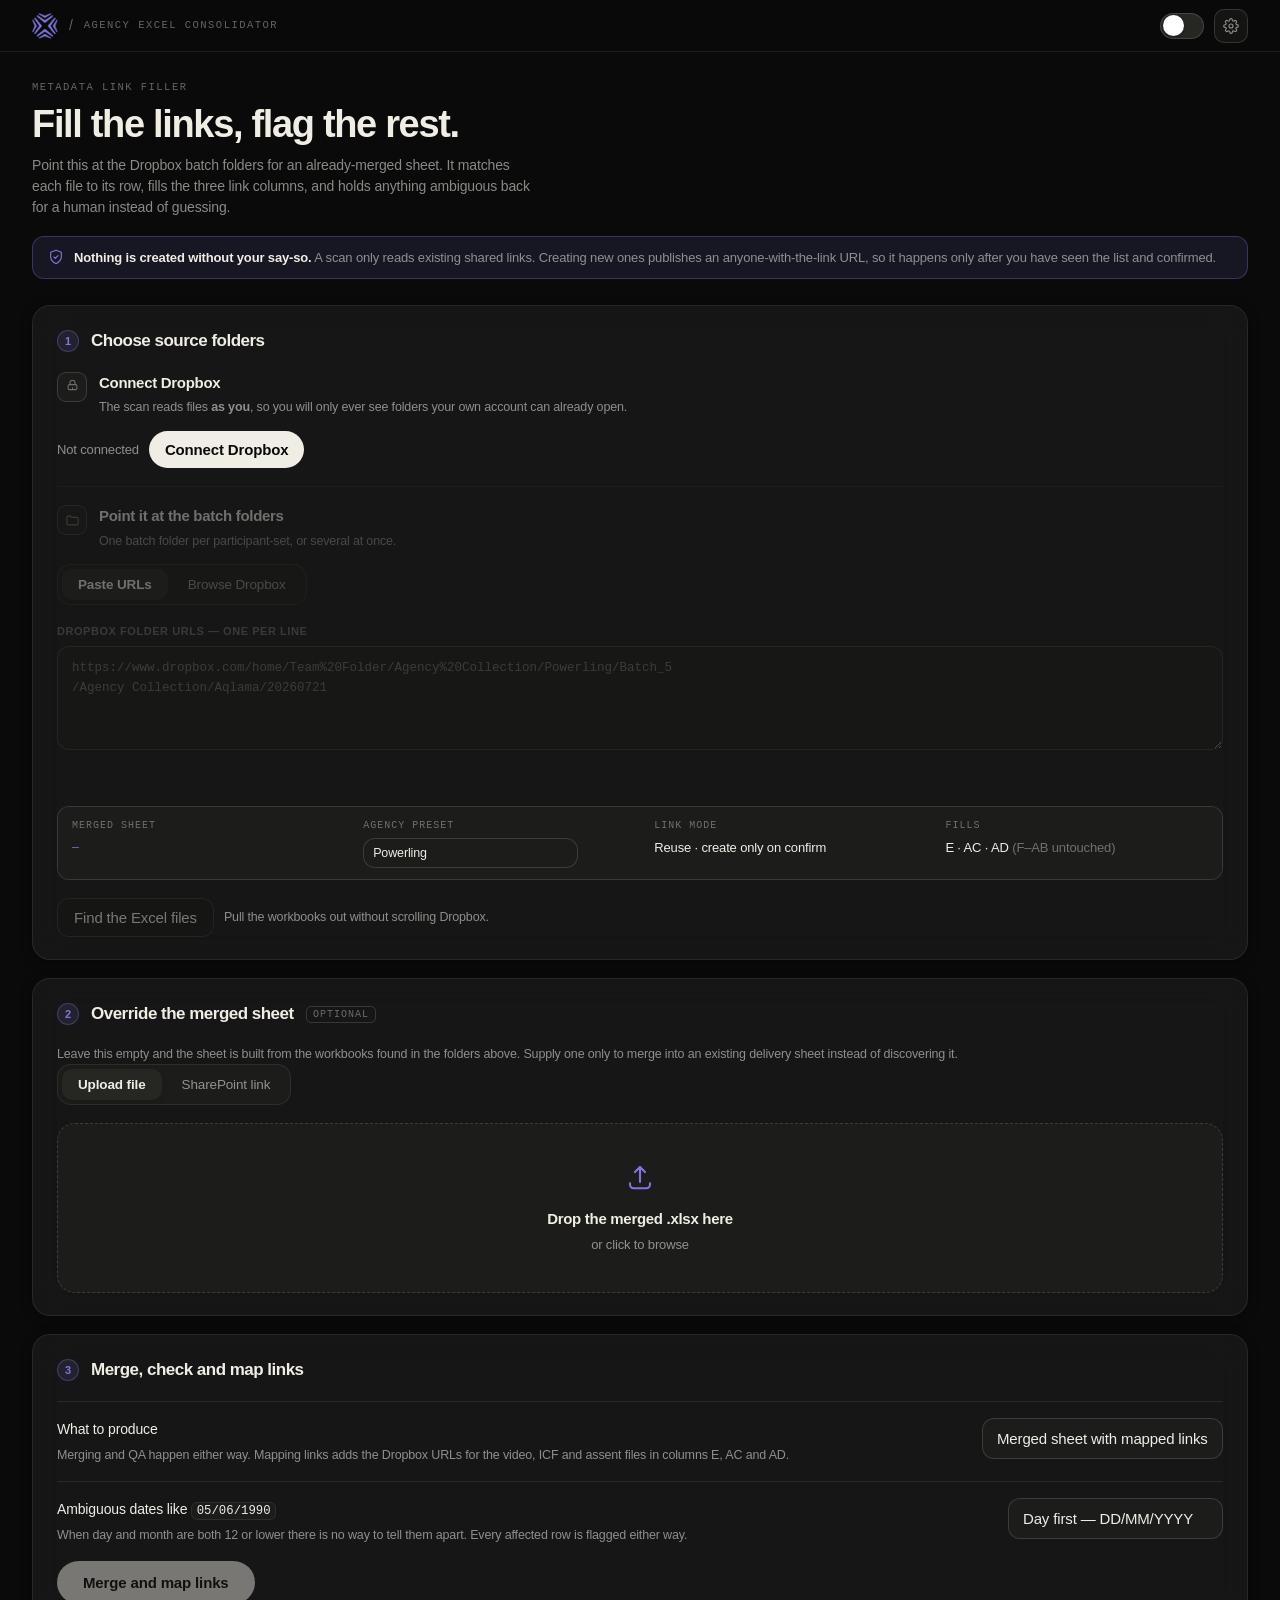
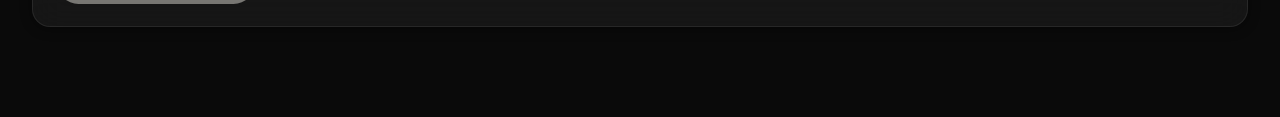
==== index.html @ b2d41653 "Stop revoking the blob URL before the download starts All three download paths in the link filler re" ====
<!DOCTYPE html>
<html lang="en" data-theme="dark">
<head>
<meta charset="utf-8">
<meta name="viewport" content="width=device-width, initial-scale=1">
<title>Merge — Agency Excel Consolidator</title>
<link rel="icon" type="image/png" sizes="32x32" href="assets/favicon-32.png?v=11">
<link rel="apple-touch-icon" sizes="180x180" href="assets/favicon-180.png?v=11">
<link rel="stylesheet" href="css/styles.css?v=11">
</head>
<body>

<nav class="nav">
  <div class="nav-brand">
    <span class="nav-logo" role="img" aria-label="Centific Merge"></span>
    <span class="nav-sep">/</span>
    <span class="nav-sub">Agency Excel Consolidator</span>
  </div>
  <div class="nav-right">
    <button type="button" id="theme-toggle" class="theme-toggle" aria-label="Toggle light and dark theme"></button>
    <button type="button" id="settings-btn" class="icon-btn" aria-label="SharePoint settings">
      <svg class="ico" viewBox="0 0 24 24" aria-hidden="true">
        <circle cx="12" cy="12" r="3"/>
        <path d="M19.4 15a1.65 1.65 0 0 0 .33 1.82l.06.06a2 2 0 1 1-2.83 2.83l-.06-.06a1.65 1.65 0 0 0-1.82-.33 1.65 1.65 0 0 0-1 1.51V21a2 2 0 1 1-4 0v-.09A1.65 1.65 0 0 0 9 19.4a1.65 1.65 0 0 0-1.82.33l-.06.06a2 2 0 1 1-2.83-2.83l.06-.06a1.65 1.65 0 0 0 .33-1.82 1.65 1.65 0 0 0-1.51-1H3a2 2 0 1 1 0-4h.09A1.65 1.65 0 0 0 4.6 9a1.65 1.65 0 0 0-.33-1.82l-.06-.06a2 2 0 1 1 2.83-2.83l.06.06A1.65 1.65 0 0 0 9 4.6a1.65 1.65 0 0 0 1-1.51V3a2 2 0 1 1 4 0v.09a1.65 1.65 0 0 0 1 1.51 1.65 1.65 0 0 0 1.82-.33l.06-.06a2 2 0 1 1 2.83 2.83l-.06.06A1.65 1.65 0 0 0 19.4 9a1.65 1.65 0 0 0 1.51 1H21a2 2 0 1 1 0 4h-.09a1.65 1.65 0 0 0-1.51 1z"/>
      </svg>
    </button>
  </div>
</nav>

<main class="shell">


<div id="view-linkfiller">

  <header class="hero">
    <p class="hero-eyebrow">Metadata Link Filler</p>
    <h1 class="hero-title">Fill the links, flag the rest.</h1>
    <p class="hero-sub">
      Point this at the Dropbox batch folders for an already-merged sheet. It matches each file to its row, fills the
      three link columns, and holds anything ambiguous back for a human instead of guessing.
    </p>
    <div class="privacy-strip">
      <svg class="ico" viewBox="0 0 24 24" aria-hidden="true">
        <path d="M12 22s8-4 8-10V5l-8-3-8 3v7c0 6 8 10 8 10z"/>
        <path d="m9 12 2 2 4-4"/>
      </svg>
      <span><strong>Nothing is created without your say-so.</strong> A scan only reads existing shared links. Creating
        new ones publishes an anyone-with-the-link URL, so it happens only after you have seen the list and confirmed.</span>
    </div>
  </header>

  <section class="card">
    <div class="card-head">
      <span class="step">1</span>
      <h2>Choose source folders</h2>
    </div>

    <section class="sp-stage" id="lf-stage-connect">
      <div class="sp-stage-head">
        <span class="sp-marker" id="lf-marker-connect" aria-hidden="true">
          <svg class="ico" viewBox="0 0 24 24"><path d="M12 17v-3m-5 3h10a2 2 0 0 0 2-2v-4a2 2 0 0 0-2-2H7a2 2 0 0 0-2 2v4a2 2 0 0 0 2 2zM8 8V6a4 4 0 0 1 8 0v2"/></svg>
        </span>
        <div>
          <h3>Connect Dropbox</h3>
          <p class="hint">The scan reads files <strong>as you</strong>, so you will only ever see folders your own
            account can already open.</p>
        </div>
      </div>
      <div id="lf-unconfigured" class="notice notice-warn">
        <p><strong>This deployment isn't connected to Dropbox yet.</strong> It needs a one-time Dropbox app key.
          Whoever set this up can add it under
          <button type="button" class="linklike" id="lf-open-settings">Settings</button>.</p>
      </div>
      <div class="sp-account" id="lf-account-row">
        <span id="lf-status" class="sp-status">Not connected</span>
        <button type="button" id="lf-connect" class="btn btn-primary">Connect Dropbox</button>
        <button type="button" id="lf-disconnect" class="btn btn-ghost hidden">Disconnect</button>
      </div>
    </section>

    <section class="sp-stage is-locked" id="lf-stage-folders">
      <div class="sp-stage-head">
        <span class="sp-marker" aria-hidden="true">
          <svg class="ico" viewBox="0 0 24 24"><path d="M3 7a2 2 0 0 1 2-2h4l2 2h8a2 2 0 0 1 2 2v8a2 2 0 0 1-2 2H5a2 2 0 0 1-2-2V7z"/></svg>
        </span>
        <div>
          <h3>Point it at the batch folders</h3>
          <p class="hint">One batch folder per participant-set, or several at once.</p>
        </div>
      </div>

      <div class="tabs" role="tablist">
        <button type="button" class="tab is-active" role="tab" data-srctab="paste" aria-selected="true">Paste URLs</button>
        <button type="button" class="tab" role="tab" data-srctab="browse" aria-selected="false">Browse Dropbox</button>
      </div>

      <div class="tab-panel is-active" data-srcpanel="paste">
        <label class="label" for="lf-urls">Dropbox folder URLs — one per line</label>
        <textarea id="lf-urls" rows="4" spellcheck="false" disabled
          placeholder="https://www.dropbox.com/home/Team%20Folder/Agency%20Collection/Powerling/Batch_5&#10;/Agency Collection/Aqlama/20260721"></textarea>
        <div id="lf-chips" class="chips"></div>
      </div>

      <div class="tab-panel" data-srcpanel="browse">
        <div class="tree">
          <div class="crumbs" id="lf-crumbs"></div>
          <div id="lf-nodes"></div>
        </div>
        <div class="srcbar">
          <span class="sum" id="lf-selcount">No folders selected</span>
          <button type="button" id="lf-clear-sel" class="linklike hidden">Clear</button>
          <button type="button" id="lf-use-selected" class="btn btn-secondary" disabled>Use selected folders</button>
        </div>
      </div>
    </section>

    <div class="cfgstrip">
      <div class="cfg"><div class="cfg-k">Merged sheet</div><div class="cfg-v mono" id="cfg-sheet">—</div></div>
      <div class="cfg"><div class="cfg-k">Agency preset</div><div class="cfg-v">
        <select id="lf-agency"><option value="Powerling">Powerling</option><option value="Aqlama">Aqlama</option></select>
      </div></div>
      <div class="cfg"><div class="cfg-k">Link mode</div><div class="cfg-v">Reuse · create only on confirm</div></div>
      <div class="cfg"><div class="cfg-k">Fills</div><div class="cfg-v">E · AC · AD <span class="cfg-mute">(F–AB untouched)</span></div></div>
    </div>

    <div class="lf-grab">
      <button type="button" id="lf-list-excels" class="btn btn-secondary" disabled>Find the Excel files</button>
      <button type="button" id="lf-zip-excels" class="btn btn-secondary hidden">Download all as .zip</button>
      <span class="hint" id="lf-grab-hint">Pull the workbooks out without scrolling Dropbox.</span>
    </div>

    <div id="lf-found-wrap" class="hidden">
      <div class="list-head">
        <h3>Excel files found <span id="lf-found-count" class="count-pill">0</span></h3>
        <button type="button" id="lf-find-files" class="linklike">Refresh</button>
      </div>
      <p class="hint">Every workbook discovered in the selected folders. Download one to inspect it if a
        merge reports unrecognised headers.</p>
      <ul id="lf-found-list" class="file-list"></ul>
    </div>

  </section>

  <section class="card">
    <div class="card-head">
      <span class="step">2</span>
      <h2>Override the merged sheet <span class="opt">optional</span></h2>
    </div>
    <p class="hint">Leave this empty and the sheet is built from the workbooks found in the folders above. Supply one
      only to merge into an existing delivery sheet instead of discovering it.</p>


    <div class="tabs" role="tablist">
      <button type="button" class="tab is-active" role="tab" data-lftab="upload" aria-selected="true">Upload file</button>
      <button type="button" class="tab" role="tab" data-lftab="sharepoint" aria-selected="false">SharePoint link</button>
    </div>

    <div class="tab-panel is-active" data-lfpanel="upload">
      <div id="lf-dropzone" class="dropzone" tabindex="0" role="button" aria-label="Choose the merged Excel file">
        <svg class="ico dropzone-icon" viewBox="0 0 24 24" aria-hidden="true">
          <path d="M12 16V4m0 0L8 8m4-4 4 4M4 17v1a3 3 0 0 0 3 3h10a3 3 0 0 0 3-3v-1"/>
        </svg>
        <p class="dropzone-title">Drop the merged .xlsx here</p>
        <p class="dropzone-sub">or click to browse</p>
      </div>
      <input type="file" id="lf-file-input" accept=".xlsx,.xlsm" hidden>
    </div>

    <div class="tab-panel" data-lfpanel="sharepoint">
      <p class="hint">Uses the same Microsoft 365 sign-in as the merger's SharePoint tab.</p>
      <label class="label" for="lf-sp-url">SharePoint link to the merged workbook</label>
      <textarea id="lf-sp-url" rows="2" spellcheck="false"
        placeholder="https://contoso.sharepoint.com/sites/Delivery/Shared%20Documents/Centaurus_v2.xlsx"></textarea>
      <button type="button" id="lf-sp-fetch" class="btn btn-secondary spaced-top">Fetch sheet</button>
    </div>

    <div id="lf-sheet-info" class="hidden">
      <div class="list-head">
        <h3>Sheet loaded</h3>
        <button type="button" id="lf-clear-sheet" class="linklike">Remove</button>
      </div>
      <ul class="file-list"><li id="lf-sheet-row"></li></ul>
      <label class="label spaced-top" for="lf-sheet-select">Worksheet</label>
      <select id="lf-sheet-select"></select>
    </div>
  </section>

  <section class="card">
    <div class="card-head">
      <span class="step">3</span>
      <h2>Merge, check and map links</h2>
    </div>

    <div class="option-row">
      <div class="option-text">
        <label for="lf-output">What to produce</label>
        <p class="hint">Merging and QA happen either way. Mapping links adds the Dropbox URLs for the video,
          ICF and assent files in columns E, AC and AD.</p>
      </div>
      <select id="lf-output">
        <option value="links">Merged sheet with mapped links</option>
        <option value="merge">Merged sheet only</option>
      </select>
    </div>

    <div class="option-row">
      <div class="option-text">
        <label for="lf-date-order">Ambiguous dates like <code>05/06/1990</code></label>
        <p class="hint">When day and month are both 12 or lower there is no way to tell them apart.
          Every affected row is flagged either way.</p>
      </div>
      <select id="lf-date-order">
        <option value="day">Day first — DD/MM/YYYY</option>
        <option value="month">Month first — MM/DD/YYYY</option>
      </select>
    </div>
    <button type="button" id="lf-scan" class="btn btn-primary btn-lg" disabled>Merge and map links</button>
    <div id="lf-progress" class="progress hidden"><span class="spinner"></span><span id="lf-progress-text">Working…</span></div>
    <div id="lf-error" class="notice notice-error hidden spaced-top"></div>
  </section>

  <section id="lf-results" class="card hidden">
    <div class="card-head">
      <h2>Results</h2>
      <div class="downloads">
        <button type="button" id="lf-create-links" class="btn btn-secondary hidden">Create missing links</button>
        <button type="button" id="lf-download" class="btn btn-primary">Download filled sheet</button>
      </div>
    </div>

    <div class="stats" id="lf-stats"></div>

    <div class="list-head">
      <h3>Filled rows</h3>
      <span class="hint">one row per video · AC / AD repeat per participant</span>
    </div>
    <div class="table-wrap">
      <div class="table-scroll">
        <table class="table lf-table">
          <thead>
            <tr>
              <th class="num">#</th><th>Participant (D)</th><th>Env (Q)</th><th>Expr (J)</th>
              <th>Video link (E)</th><th>ICF (AC)</th><th>Assent (AD)</th><th>Row</th>
            </tr>
          </thead>
          <tbody id="lf-body"></tbody>
        </table>
      </div>
    </div>
    <p id="lf-truncated" class="hint hidden"></p>

    <div class="panels">
      <div class="panel">
        <h3>Needs review <span id="lf-guard-count" class="count-pill">0</span></h3>
        <div id="lf-guards"></div>
      </div>
      <div class="panel">
        <h3>Match rules in effect</h3>
        <div id="lf-rules" class="rulelist"></div>
      </div>
    </div>

    <div class="notice spaced-top">
      <p><strong>Re-running is safe.</strong> Existing links are reused, so a second pass only fills what changed and
        never creates duplicate shares. Ephemeral <code>st=</code> tokens are dropped; the stored form is
        <code>scl/fi/&lt;id&gt;?rlkey=&lt;key&gt;&amp;dl=0</code>.</p>
    </div>
  </section>

</div><!-- /view-linkfiller -->

</main>

<div id="settings-modal" class="modal hidden" role="dialog" aria-modal="true" aria-labelledby="settings-title">
  <div class="modal-card">
    <h2 id="settings-title">Microsoft 365 connection</h2>
    <p class="hint">
      <strong>Set once per deployment — users never need to open this.</strong> To bake it in for everyone, put the
      same IDs in <code>config.js</code> instead; anything entered here overrides that, for this browser only.
    </p>
    <p class="hint">
      Your Microsoft 365 admin registers a single-page application in Azure AD and grants it the
      <strong>delegated</strong> <code>Files.Read.All</code> and <code>Sites.Read.All</code> permissions.
      Delegated means the app acts as each signed-in user and can never reach a file that user could not
      already open. See <code>README.md</code> for the exact request to send your admin.
    </p>

    <label class="label" for="cfg-client">Application (client) ID</label>
    <input type="text" id="cfg-client" spellcheck="false" placeholder="00000000-0000-0000-0000-000000000000">

    <label class="label" for="cfg-tenant">Directory (tenant) ID</label>
    <input type="text" id="cfg-tenant" spellcheck="false" placeholder="common">
    <p class="hint">Leave as <code>common</code> unless your admin gives you a specific tenant ID.</p>

    <label class="label">Redirect URI for your admin</label>
    <p class="hint">Must be added as a <strong>Single-page application</strong> platform, exactly as shown.</p>
    <code id="redirect-uri" class="redirect-uri"></code>

    <h2 class="modal-subhead">Dropbox connection</h2>
    <p class="hint">
      Only needed for the Link filler. Create a Dropbox app, tick <strong>all four</strong> of
      <code>account_info.read</code>, <code>files.metadata.read</code>, <code>sharing.read</code> and
      <code>sharing.write</code> on its Permissions tab, click <strong>Submit</strong>, then paste its App key.
      It is a public client using PKCE, so there is no app secret.
    </p>
    <p class="hint">
      <strong>Adding a permission does not upgrade an existing sign-in.</strong> If you connected before ticking
      them, disconnect and connect again or every call fails with <code>missing_scope</code>.
    </p>

    <label class="label" for="cfg-dropbox">Dropbox App key</label>
    <input type="text" id="cfg-dropbox" spellcheck="false" placeholder="abcd1234efgh567">

    <label class="label">Redirect URI for the Dropbox app</label>
    <code id="dbx-redirect-uri" class="redirect-uri"></code>

    <div class="modal-actions">
      <button type="button" id="cfg-cancel" class="btn btn-ghost">Cancel</button>
      <button type="button" id="cfg-save" class="btn btn-primary">Save</button>
    </div>
  </div>
</div>

<!-- ?v= busts the 10-minute GitHub Pages cache. Bump it when any of these change. -->
<script src="vendor/exceljs.min.js?v=11"></script>
<script src="vendor/fflate.min.js?v=11"></script>
<script src="vendor/msal-browser.min.js?v=11"></script>
<script src="config.js?v=11"></script>
<script src="js/xlsxsanitize.js?v=11"></script>
<script src="js/core.js?v=11"></script>
<script src="js/metadata.js?v=11"></script>
<script src="js/linkfiller.js?v=11"></script>
<script src="js/deliverymerge.js?v=11"></script>
<script src="js/sharepoint.js?v=11"></script>
<script src="js/dropbox.js?v=11"></script>
<script src="js/app.js?v=11"></script>
<script src="js/linkfillerui.js?v=11"></script>
</body>
</html>
---- css/styles.css ----
/* Centific design system — hairline borders, frosted glass, layered greys, spring motion. */

:root {
  --r: 12px;
  --rl: 18px;

  --brand: #7F77DD;
  --brand-dim: #6f66d4;
  --brand-soft: rgba(127, 119, 221, .12);
  --brand-line: rgba(127, 119, 221, .32);

  --amber: #F59E0B;
  --green: #22c55e;
  --red: #ef4444;
  --blue: #3b82f6;

  --ease: cubic-bezier(.4, 0, .2, 1);
  --ease-soft: cubic-bezier(.32, .72, 0, 1);
  --spring: cubic-bezier(.34, 1.2, .64, 1);

  --font: -apple-system, 'SF Pro Text', 'SF Pro Display', BlinkMacSystemFont, 'Helvetica Neue', sans-serif;
  --font-mono: ui-monospace, 'SF Mono', SFMono-Regular, Menlo, Consolas, monospace;

  --nav-h: 52px;
  --shell-max: 1280px;
  --shell-pad-x: clamp(16px, 4vw, 32px);
}

@media (min-width: 1440px) { :root { --shell-max: 1420px; --shell-pad-x: clamp(32px, 4vw, 56px); } }
@media (min-width: 1920px) { :root { --shell-max: 1560px; --shell-pad-x: clamp(56px, 6vw, 110px); } }

[data-theme="dark"] {
  --bg: #0a0a0a; --bg2: #141413; --bg3: #1c1c1a; --bg4: #262623;
  --text: #F0EDE5; --text2: rgba(240, 237, 229, .56); --text3: rgba(240, 237, 229, .40);
  --border: rgba(255, 255, 255, .08); --border-strong: rgba(255, 255, 255, .14);
  --card-bg: #141413; --input-bg: #1c1c1a; --nav-bg: rgba(10, 10, 10, .72);

  --accent: #F0EDE5; --accent-dim: #e6e3db; --accent-soft: rgba(255, 255, 255, .10);
  --pill-fg: #0a0a0a;
  --tile-bg: rgba(255, 255, 255, .05); --tile-blur: 16px;

  --shadow-sm: 0 2px 12px rgba(0, 0, 0, .4);
  --shadow-md: 0 8px 40px rgba(0, 0, 0, .5);
  --shadow-lg: 0 20px 60px rgba(0, 0, 0, .6);

  --amber-bg: rgba(245, 158, 11, .12); --amber-line: rgba(245, 158, 11, .35); --amber-fg: #fbbf24;
  --green-bg: rgba(34, 197, 94, .12);  --green-line: rgba(34, 197, 94, .35);  --green-fg: #86efac;
  --red-bg: rgba(239, 68, 68, .12);    --red-line: rgba(239, 68, 68, .35);    --red-fg: #fca5a5;
  --blue-bg: rgba(59, 130, 246, .12);  --blue-line: rgba(59, 130, 246, .35);  --blue-fg: #93c5fd;
}

[data-theme="light"] {
  --bg: #F1EDE6; --bg2: #ffffff; --bg3: #FBF9F4; --bg4: #E9E5DD;
  --text: #1A1815; --text2: rgba(26, 24, 20, .58); --text3: rgba(26, 24, 20, .42);
  --border: rgba(26, 24, 20, .10); --border-strong: rgba(26, 24, 20, .18);
  --card-bg: #ffffff; --input-bg: #F1EDE6; --nav-bg: rgba(241, 237, 230, .72);

  --accent: #1A1815; --accent-dim: #000000; --accent-soft: rgba(26, 24, 20, .08);
  --pill-fg: #F4F1EA;
  --tile-bg: rgba(255, 255, 255, .62); --tile-blur: 16px;

  --shadow-sm: 0 2px 12px rgba(0, 0, 0, .06);
  --shadow-md: 0 8px 40px rgba(0, 0, 0, .10);
  --shadow-lg: 0 20px 60px rgba(0, 0, 0, .12);

  --amber-bg: #FFF8EC; --amber-line: #f5d08a; --amber-fg: #92400E;
  --green-bg: #EAF3DE; --green-line: #bcd9a0; --green-fg: #27500A;
  --red-bg: #FEF2F2;   --red-line: #f3b6b6;   --red-fg: #991b1b;
  --blue-bg: #EFF6FF;  --blue-line: #b3d0f7;  --blue-fg: #1e3a8a;
}

* { box-sizing: border-box; }

body {
  margin: 0;
  background: var(--bg);
  color: var(--text);
  font-family: var(--font);
  font-size: 15px;
  line-height: 1.5;
  letter-spacing: -.01em;
  -webkit-font-smoothing: antialiased;
  transition: background .3s var(--ease), color .3s var(--ease);
}

h1, h2, h3 { margin: 0; font-weight: 600; letter-spacing: -.03em; }

code {
  font-family: var(--font-mono);
  font-size: .88em;
  background: var(--bg3);
  border: .5px solid var(--border);
  border-radius: 6px;
  padding: .1em .38em;
  letter-spacing: 0;
}

@keyframes fadeUp {
  from { opacity: 0; transform: translateY(14px); }
  to   { opacity: 1; transform: none; }
}

/* ─────────────── nav ─────────────── */

.nav {
  position: sticky;
  top: 0;
  z-index: 200;
  height: var(--nav-h);
  display: flex;
  align-items: center;
  justify-content: space-between;
  gap: 16px;
  padding: 0 var(--shell-pad-x);
  background: var(--nav-bg);
  backdrop-filter: saturate(180%) blur(20px);
  -webkit-backdrop-filter: saturate(180%) blur(20px);
  border-bottom: .5px solid var(--border);
}
.nav-brand { display: flex; align-items: center; gap: 11px; min-width: 0; }

/*
 * The mark is a solid shape on transparency, so masking it lets the brand colour
 * come from a CSS variable instead of being baked into the image.
 */
.nav-logo {
  width: 26px; height: 26px;
  flex: 0 0 26px;
  background-color: var(--brand);
  -webkit-mask: url('../assets/centific-mark.png?v=11') no-repeat center / contain;
  mask: url('../assets/centific-mark.png?v=11') no-repeat center / contain;
}
.nav-sep { color: var(--text3); font-size: 14px; }
.nav-sub {
  font-family: var(--font-mono);
  font-size: 10.5px;
  font-weight: 500;
  text-transform: uppercase;
  letter-spacing: .14em;
  color: var(--text3);
  white-space: nowrap;
  overflow: hidden;
  text-overflow: ellipsis;
}
.nav-right { display: flex; align-items: center; gap: 10px; }

.icon-btn {
  width: 34px; height: 34px;
  display: grid;
  place-items: center;
  border-radius: 10px;
  background: var(--bg2);
  border: .5px solid var(--border-strong);
  color: var(--text2);
  cursor: pointer;
  transition: background .2s var(--ease), color .2s var(--ease);
}
.icon-btn:hover { background: var(--bg4); color: var(--text); }
.icon-btn:active { transform: scale(.95); }
.icon-btn svg { width: 16px; height: 16px; }

svg.ico { fill: none; stroke: currentColor; stroke-width: 1.7; stroke-linecap: round; stroke-linejoin: round; }

/* iOS-style theme switch */
.theme-toggle {
  width: 44px; height: 26px;
  border-radius: 99px;
  background: var(--bg4);
  border: .5px solid var(--border-strong);
  padding: 0;
  position: relative;
  cursor: pointer;
  transition: background .25s var(--ease);
}
.theme-toggle::after {
  content: '';
  position: absolute;
  top: 1.5px; left: 2px;
  width: 21px; height: 21px;
  border-radius: 50%;
  background: #fff;
  box-shadow: 0 1px 3px rgba(0, 0, 0, .25);
  transition: transform .25s var(--spring);
}
[data-theme="light"] .theme-toggle { background: var(--accent); }
[data-theme="light"] .theme-toggle::after { transform: translateX(18px); }

/* ─────────────── shell ─────────────── */

.shell {
  max-width: var(--shell-max);
  margin: 0 auto;
  padding: 28px var(--shell-pad-x) 72px;
}

.hero { margin-bottom: 26px; animation: fadeUp .45s var(--spring) both; }
.hero-eyebrow {
  font-family: var(--font-mono);
  font-size: 10.5px;
  font-weight: 500;
  text-transform: uppercase;
  letter-spacing: .14em;
  color: var(--text3);
  margin: 0 0 8px;
}
.hero-title {
  font-size: clamp(26px, 3.2vw, 38px);
  font-weight: 600;
  letter-spacing: -.035em;
  line-height: 1.08;
}
.hero-sub {
  margin: 10px 0 0;
  font-size: clamp(14px, 1.05vw, 17px);
  font-weight: 300;
  line-height: 1.5;
  color: var(--text2);
  max-width: 64ch;
}

.privacy-strip {
  display: flex;
  align-items: flex-start;
  gap: 10px;
  margin-top: 18px;
  padding: 11px 15px;
  border-radius: var(--r);
  background: var(--brand-soft);
  border: .5px solid var(--brand-line);
  font-size: 13px;
  color: var(--text2);
}
.privacy-strip strong { color: var(--text); font-weight: 600; }
.privacy-strip svg { width: 16px; height: 16px; flex: 0 0 16px; margin-top: 1px; color: var(--brand); }

/* ─────────────── cards ─────────────── */

.card {
  background: var(--tile-bg);
  backdrop-filter: blur(var(--tile-blur));
  -webkit-backdrop-filter: blur(var(--tile-blur));
  border: .5px solid var(--border);
  border-radius: var(--rl);
  padding: 22px 24px;
  margin-bottom: 18px;
  box-shadow: var(--shadow-sm);
  transition: box-shadow .28s var(--ease-soft), border-color .28s var(--ease-soft);
  animation: fadeUp .45s var(--spring) both;
}
.card:hover { box-shadow: var(--shadow-md); border-color: var(--border-strong); }

.card-head { display: flex; align-items: center; gap: 12px; margin-bottom: 18px; flex-wrap: wrap; }
.card-head h2 { font-size: 17px; flex: 1 1 auto; }

.step {
  display: grid;
  place-items: center;
  width: 22px; height: 22px;
  flex: 0 0 22px;
  border-radius: 50%;
  background: var(--brand-soft);
  border: .5px solid var(--brand-line);
  color: var(--brand);
  font-size: 11px;
  font-weight: 700;
  font-variant-numeric: tabular-nums;
}

.label {
  display: block;
  font-size: 11px;
  font-weight: 600;
  text-transform: uppercase;
  letter-spacing: .05em;
  color: var(--text3);
  margin-bottom: 6px;
}

/* ─────────────── buttons ─────────────── */

.btn {
  font-family: var(--font);
  font-size: 15px;
  font-weight: 500;
  letter-spacing: -.01em;
  padding: 10px 16px;
  border-radius: var(--r);
  border: .5px solid transparent;
  display: inline-flex;
  align-items: center;
  justify-content: center;
  gap: 8px;
  cursor: pointer;
  transition: all .22s var(--ease);
}
.btn svg { width: 15px; height: 15px; }
.btn:focus-visible { outline: none; box-shadow: 0 0 0 4px var(--brand-soft); border-color: var(--brand); }

.btn-primary {
  background: var(--accent);
  color: var(--pill-fg);
  border: none;
  font-weight: 600;
  border-radius: 999px;
}
.btn-primary:hover:not(:disabled) { background: var(--accent-dim); transform: translateY(-1px); box-shadow: 0 6px 20px rgba(0, 0, 0, .3); }
.btn-primary:active:not(:disabled) { transform: scale(.98); }

.btn-secondary { background: var(--bg2); color: var(--text); border: .5px solid var(--border-strong); }
.btn-secondary:hover:not(:disabled) { background: var(--bg4); }
.btn-secondary:active:not(:disabled) { transform: scale(.98); }

.btn-ghost { background: transparent; color: var(--text2); border: .5px solid var(--border-strong); }
.btn-ghost:hover:not(:disabled) { background: var(--bg3); color: var(--text); }

.btn-lg { padding: 13px 26px; font-size: 15px; }
.btn:disabled { opacity: .45; cursor: not-allowed; transform: none; box-shadow: none; }

.linklike {
  background: none;
  border: 0;
  padding: 0;
  font: inherit;
  font-size: 13px;
  color: var(--brand);
  cursor: pointer;
  transition: color .18s var(--ease);
}
.linklike:hover { color: var(--text); }

/* ─────────────── tabs (segmented) ─────────────── */

.tabs {
  display: inline-flex;
  gap: 4px;
  background: var(--bg3);
  border: .5px solid var(--border);
  border-radius: 14px;
  padding: 4px;
  margin-bottom: 18px;
}
.tab {
  font-family: var(--font);
  font-size: 13.5px;
  font-weight: 500;
  letter-spacing: -.01em;
  color: var(--text2);
  background: transparent;
  border: none;
  border-radius: 10px;
  padding: 8px 16px;
  cursor: pointer;
  transition: background .18s var(--ease), color .18s var(--ease);
}
.tab:hover { color: var(--text); }
.tab.is-active { background: var(--bg2); color: var(--text); font-weight: 600; box-shadow: 0 1px 6px rgba(0, 0, 0, .1); }
[data-theme="dark"] .tab.is-active { background: var(--bg4); }

.tab-panel { display: none; }
.tab-panel.is-active { display: block; animation: fadeUp .3s var(--ease-soft) both; }

/* ─────────────── dropzone ─────────────── */

.dropzone {
  border: 1px dashed var(--border-strong);
  border-radius: var(--rl);
  background: var(--bg3);
  padding: 38px 20px;
  text-align: center;
  cursor: pointer;
  transition: border-color .22s var(--ease), background .22s var(--ease), transform .22s var(--ease);
}
.dropzone:hover, .dropzone:focus-visible, .dropzone.is-over {
  border-color: var(--brand);
  background: var(--brand-soft);
  outline: none;
  transform: translateY(-1px);
}
.dropzone-icon { width: 30px; height: 30px; color: var(--brand); margin-bottom: 10px; }
.dropzone-title { margin: 0; font-size: 15px; font-weight: 600; letter-spacing: -.02em; }
.dropzone-sub { margin: 4px 0 0; font-size: 13px; font-weight: 300; color: var(--text2); }

/* ─────────────── forms ─────────────── */

textarea, input[type="text"], input[type="search"], select {
  font-family: var(--font);
  font-size: 15px;
  width: 100%;
  padding: 11px 14px;
  color: var(--text);
  background: var(--input-bg);
  border: .5px solid var(--border-strong);
  border-radius: var(--r);
  letter-spacing: -.01em;
  outline: none;
  -webkit-appearance: none;
  transition: all .2s var(--ease);
}
textarea { resize: vertical; font-family: var(--font-mono); font-size: 12.5px; letter-spacing: 0; line-height: 1.6; }
::placeholder { color: var(--text3); }
textarea:focus, input:focus, select:focus {
  border-color: var(--brand);
  background: var(--bg2);
  box-shadow: 0 0 0 4px var(--brand-soft);
}
select { width: auto; min-width: 215px; cursor: pointer; }

.hint { font-size: 12.5px; font-weight: 300; color: var(--text2); margin: 6px 0 0; line-height: 1.5; }

/* ─────────────── notices ─────────────── */

.notice {
  border-radius: var(--r);
  padding: 12px 15px;
  font-size: 13.5px;
  border: .5px solid;
  white-space: pre-line;
}
.notice p { margin: 0; }
.notice-warn { background: var(--amber-bg); border-color: var(--amber-line); color: var(--text); }
.notice-error { background: var(--red-bg); border-color: var(--red-line); color: var(--text); }

/* ─────────────── sharepoint ─────────────── */

.sp-stage {
  padding: 18px 0;
  border-top: .5px solid var(--border);
  transition: opacity .25s var(--ease);
}
.sp-stage:first-of-type { border-top: 0; padding-top: 0; }
.sp-stage.is-locked { opacity: .42; }

.sp-stage-head { display: flex; align-items: flex-start; gap: 12px; margin-bottom: 14px; }
.sp-stage-head h3 { font-size: 15px; letter-spacing: -.02em; }
.sp-stage-head .hint { margin-top: 4px; }

.sp-marker {
  display: grid;
  place-items: center;
  width: 30px; height: 30px;
  flex: 0 0 30px;
  border-radius: 9px;
  background: var(--bg3);
  border: .5px solid var(--border-strong);
  color: var(--text3);
  transition: background .25s var(--ease), color .25s var(--ease), border-color .25s var(--ease);
}
.sp-marker svg { width: 15px; height: 15px; }
.sp-marker.is-done {
  background: var(--green-bg);
  border-color: var(--green-line);
  color: var(--green-fg);
}

.sp-account { display: flex; align-items: center; gap: 10px; flex-wrap: wrap; }
.sp-status { font-size: 13px; color: var(--text2); }
.sp-status.is-on { color: var(--green-fg); font-weight: 500; }

/* ─────────────── file list ─────────────── */

.list-head {
  display: flex;
  align-items: center;
  justify-content: space-between;
  gap: 12px;
  margin: 22px 0 10px;
  padding-top: 18px;
  border-top: .5px solid var(--border);
}
.list-head h3 { font-size: 11px; font-weight: 600; text-transform: uppercase; letter-spacing: .05em; color: var(--text3); display: flex; align-items: center; gap: 8px; }

.count-pill {
  min-width: 22px; height: 18px;
  display: inline-grid;
  place-items: center;
  padding: 0 6px;
  border-radius: 9px;
  background: var(--brand-soft);
  border: .5px solid var(--brand-line);
  color: var(--brand);
  font-size: 11px;
  font-weight: 600;
  font-variant-numeric: tabular-nums;
  letter-spacing: 0;
}

.file-list { list-style: none; margin: 0; padding: 0; display: flex; flex-direction: column; gap: 7px; }
.file-list li {
  display: flex;
  align-items: center;
  gap: 12px;
  padding: 11px 14px;
  background: var(--bg3);
  border: .5px solid var(--border);
  border-radius: var(--r);
  transition: border-color .2s var(--ease), background .2s var(--ease);
  animation: fadeUp .3s var(--spring) both;
}
.file-list li:hover { border-color: var(--border-strong); background: var(--bg4); }
.file-icon { width: 16px; height: 16px; flex: 0 0 16px; color: var(--green); }
.file-name { font-size: 13.5px; font-weight: 500; word-break: break-all; }
.file-meta {
  margin-left: auto;
  font-family: var(--font-mono);
  font-size: 10.5px;
  text-transform: uppercase;
  letter-spacing: .08em;
  color: var(--text3);
  white-space: nowrap;
}
.file-remove {
  background: none;
  border: 0;
  cursor: pointer;
  color: var(--text3);
  display: grid;
  place-items: center;
  width: 22px; height: 22px;
  border-radius: 6px;
  transition: color .18s var(--ease), background .18s var(--ease);
}
.file-remove svg { width: 14px; height: 14px; }
.file-remove:hover { color: var(--red); background: var(--red-bg); }

/* ─────────────── options ─────────────── */

.option-row {
  display: flex;
  align-items: flex-start;
  justify-content: space-between;
  gap: 24px;
  padding: 16px 0;
  border-top: .5px solid var(--border);
}
.option-row:first-of-type { border-top: 0; padding-top: 0; }
.option-text { flex: 1 1 auto; min-width: 0; }
.option-text > label { font-size: 14px; font-weight: 500; letter-spacing: -.01em; }

.switch {
  width: 44px; height: 26px;
  flex: 0 0 44px;
  border-radius: 99px;
  background: var(--bg4);
  border: .5px solid var(--border-strong);
  padding: 0;
  position: relative;
  cursor: pointer;
  margin-top: 2px;
  transition: background .25s var(--ease);
}
.switch::after {
  content: '';
  position: absolute;
  top: 1.5px; left: 2px;
  width: 21px; height: 21px;
  border-radius: 50%;
  background: #fff;
  box-shadow: 0 1px 3px rgba(0, 0, 0, .25);
  transition: transform .25s var(--spring);
}
.switch[aria-checked="true"] { background: var(--brand); border-color: var(--brand); }
.switch[aria-checked="true"]::after { transform: translateX(18px); }

/* ─────────────── progress ─────────────── */

.progress {
  display: flex;
  align-items: center;
  gap: 10px;
  margin-top: 16px;
  font-size: 13px;
  color: var(--text2);
}
.spinner {
  width: 14px; height: 14px;
  flex: 0 0 14px;
  border: 1.5px solid var(--border-strong);
  border-top-color: var(--brand);
  border-radius: 50%;
  animation: spin .7s linear infinite;
}
@keyframes spin { to { transform: rotate(360deg); } }

/* ─────────────── stats ─────────────── */

.stats {
  display: grid;
  grid-template-columns: repeat(5, 1fr);
  gap: 12px;
  margin-bottom: 22px;
}
.stat {
  background: var(--bg3);
  border: .5px solid var(--border);
  border-radius: var(--r);
  padding: 16px 18px;
  transition: border-color .22s var(--ease);
}
.stat:hover { border-color: var(--border-strong); }
.stat-value { font-size: 34px; font-weight: 300; line-height: 1; letter-spacing: -.04em; font-variant-numeric: tabular-nums; }
.stat-label {
  margin-top: 8px;
  font-size: 10.5px;
  font-weight: 600;
  text-transform: uppercase;
  letter-spacing: .07em;
  color: var(--text3);
}
.stat.review .stat-value { color: var(--amber-fg); }
.stat.error .stat-value { color: var(--red-fg); }
.stat.fixed .stat-value { color: var(--green-fg); }

/* ─────────────── tables ─────────────── */

.table-wrap {
  background: var(--card-bg);
  border: .5px solid var(--border);
  border-radius: var(--rl);
  overflow: hidden;
  box-shadow: var(--shadow-sm);
  margin-bottom: 20px;
}
.table-scroll { overflow: auto; max-height: 540px; }

table.grid { width: 100%; border-collapse: collapse; }
table.grid thead th {
  position: sticky;
  top: 0;
  z-index: 1;
  background: var(--bg3);
  font-size: 11px;
  font-weight: 600;
  letter-spacing: .07em;
  text-transform: uppercase;
  color: var(--text3);
  text-align: left;
  padding: 12px 14px;
  border-bottom: .5px solid var(--border);
  white-space: nowrap;
}
table.grid tbody tr { border-bottom: .5px solid var(--border); transition: background .18s var(--ease); }
table.grid tbody tr:last-child { border-bottom: none; }
table.grid tbody tr:hover { background: var(--bg3); }
table.grid td { padding: 11px 14px; font-size: 14px; vertical-align: top; letter-spacing: -.005em; }

.qa-table { min-width: 1080px; }
.qa-table td { font-size: 13px; }
.qa-table .col-check { white-space: nowrap; font-weight: 500; }
.qa-table .mono {
  font-family: var(--font-mono);
  font-size: 11.5px;
  letter-spacing: 0;
  max-width: 190px;
  word-break: break-word;
  color: var(--text2);
}
.qa-table .num { font-family: var(--font-mono); font-size: 11.5px; letter-spacing: 0; text-align: right; white-space: nowrap; color: var(--text3); font-variant-numeric: tabular-nums; }
.qa-table .col-detail { min-width: 260px; font-weight: 300; color: var(--text2); }
.sources-table td { font-size: 13px; }
.sources-table .skipped { color: var(--red-fg); font-weight: 500; }

.sev {
  display: inline-block;
  padding: 3px 8px;
  border-radius: 6px;
  font-size: 10px;
  font-weight: 700;
  letter-spacing: .06em;
  text-transform: uppercase;
  white-space: nowrap;
  border: .5px solid transparent;
}
.sev-error  { background: var(--red-bg);   border-color: var(--red-line);   color: var(--red-fg); }
.sev-review { background: var(--amber-bg); border-color: var(--amber-line); color: var(--amber-fg); }
.sev-fixed  { background: var(--green-bg); border-color: var(--green-line); color: var(--green-fg); }

/* ─────────────── qa controls ─────────────── */

.qa-controls { display: flex; align-items: center; gap: 14px; margin-bottom: 14px; flex-wrap: wrap; }
.filters { display: inline-flex; gap: 3px; background: var(--bg3); border: .5px solid var(--border); border-radius: var(--r); padding: 3px; }
.chip {
  font-family: var(--font);
  font-size: 12.5px;
  font-weight: 500;
  color: var(--text2);
  background: none;
  border: none;
  border-radius: 9px;
  padding: 6px 13px;
  cursor: pointer;
  transition: all .2s var(--ease);
}
.chip:hover { color: var(--text); }
.chip.is-active { background: var(--bg2); color: var(--text); font-weight: 600; box-shadow: 0 1px 6px rgba(0, 0, 0, .1); }
[data-theme="dark"] .chip.is-active { background: var(--bg4); }
#qa-search { flex: 1 1 200px; max-width: 320px; font-size: 13.5px; padding: 8px 13px; }

.downloads { display: flex; gap: 9px; flex-wrap: wrap; }

/* ─────────────── modal ─────────────── */

.modal {
  position: fixed;
  inset: 0;
  z-index: 500;
  background: rgba(0, 0, 0, .5);
  backdrop-filter: blur(8px);
  -webkit-backdrop-filter: blur(8px);
  display: flex;
  align-items: flex-start;
  justify-content: center;
  padding: 24px;
  overflow-y: auto;
}
.modal-card {
  background: var(--card-bg);
  border: .5px solid var(--border-strong);
  border-radius: 24px;
  width: 100%;
  max-width: 560px;
  margin: auto;
  padding: 26px 28px 24px;
  box-shadow: var(--shadow-lg);
  animation: fadeUp .4s var(--spring) both;
}
.modal-card h2 { font-size: 20px; letter-spacing: -.02em; margin-bottom: 10px; }
.modal-card .label { margin-top: 18px; }
.redirect-uri {
  display: block;
  margin-top: 6px;
  padding: 10px 12px;
  background: var(--bg3);
  border: .5px solid var(--border);
  border-radius: var(--r);
  font-family: var(--font-mono);
  font-size: 11.5px;
  letter-spacing: 0;
  word-break: break-all;
  color: var(--text2);
}
.modal-actions { display: flex; justify-content: flex-end; gap: 9px; margin-top: 24px; }

/* ─────────────── link filler ─────────────── */

.modes { display: inline-flex; gap: 3px; background: var(--bg3); border: .5px solid var(--border); border-radius: var(--r); padding: 3px; margin-left: 4px; }

/* Read-only confirmation of the locked decisions, so a wrong target is visible before a run. */
.cfgstrip {
  display: grid;
  grid-template-columns: repeat(4, 1fr);
  gap: .5px;
  margin-top: 20px;
  background: var(--border);
  border: .5px solid var(--border);
  border-radius: var(--r);
  overflow: hidden;
}
.cfg { background: var(--bg3); padding: 11px 14px; min-width: 0; }
.cfg-k {
  font-family: var(--font-mono);
  font-size: 10px;
  letter-spacing: .1em;
  text-transform: uppercase;
  color: var(--text3);
  margin-bottom: 5px;
}
.cfg-v { font-size: 13px; font-weight: 500; min-width: 0; }
.cfg-v.mono { font-family: var(--font-mono); font-size: 11.5px; letter-spacing: 0; color: var(--brand); overflow: hidden; text-overflow: ellipsis; white-space: nowrap; }
.cfg-v select { margin: 0; height: 30px; padding: 0 26px 0 9px; font-size: 12.5px; }
.cfg-mute { color: var(--text3); font-weight: 400; }

/* Per-line validation of pasted folder URLs, including the reject state for share links. */
.chips { display: flex; flex-direction: column; gap: 6px; margin-top: 12px; }
.urlchip {
  display: flex;
  align-items: center;
  gap: 10px;
  padding: 8px 12px;
  border: .5px solid var(--border);
  border-radius: var(--r);
  background: var(--bg3);
}
.urlchip .st {
  width: 18px; height: 18px;
  flex: 0 0 18px;
  border-radius: 5px;
  display: grid;
  place-items: center;
  background: var(--green-bg);
  color: var(--green-fg);
}
.urlchip .st svg { width: 11px; height: 11px; }
.urlchip.is-bad .st { background: var(--red-bg); color: var(--red-fg); }
.urlchip .path {
  font-family: var(--font-mono);
  font-size: 11.5px;
  letter-spacing: 0;
  flex: 1;
  min-width: 0;
  overflow: hidden;
  text-overflow: ellipsis;
  white-space: nowrap;
}
.urlchip.is-bad .path { color: var(--red-fg); }
.urlchip .why { font-size: 11.5px; color: var(--text3); flex: 0 0 auto; }

/* ── Dropbox folder browser ── */

.tree {
  margin-top: 12px;
  border: .5px solid var(--border);
  border-radius: var(--r);
  overflow: hidden;
  background: var(--bg3);
}
.crumbs {
  display: flex;
  align-items: center;
  flex-wrap: wrap;
  gap: 5px;
  padding: 9px 13px;
  background: var(--bg4);
  border-bottom: .5px solid var(--border);
  font-family: var(--font-mono);
  font-size: 11.5px;
  letter-spacing: 0;
  color: var(--text3);
}
.crumb {
  background: none;
  border: 0;
  padding: 2px 4px;
  border-radius: 5px;
  font: inherit;
  color: var(--text2);
  cursor: pointer;
}
.crumb:hover { color: var(--text); background: var(--bg2); }
.crumb.is-current { color: var(--text); font-weight: 500; cursor: default; }
.crumb.is-current:hover { background: none; }
.crumb-sep { color: var(--text3); opacity: .6; }

.node {
  display: flex;
  align-items: center;
  gap: 11px;
  padding: 9px 13px;
  border-bottom: .5px solid var(--border);
  cursor: pointer;
  transition: background .16s var(--ease);
}
.node:last-child { border-bottom: none; }
.node:hover { background: var(--bg4); }
.node:focus-visible { outline: none; background: var(--bg4); box-shadow: inset 0 0 0 2px var(--brand-line); }
.node.is-selected { background: var(--brand-soft); }

.node-check {
  width: 18px; height: 18px;
  flex: 0 0 18px;
  border-radius: 5px;
  border: 1px solid var(--border-strong);
  background: var(--bg2);
  display: grid;
  place-items: center;
  color: transparent;
  transition: background .16s var(--ease), border-color .16s var(--ease), color .16s var(--ease);
}
.node-check svg { width: 12px; height: 12px; }
.node.is-selected .node-check { background: var(--brand); border-color: var(--brand); color: #fff; }
.node-folder { width: 16px; height: 16px; flex: 0 0 16px; color: var(--brand); }
.node-name { font-size: 13.5px; font-weight: 500; flex: 1; min-width: 0; word-break: break-word; }
.node-open {
  background: none;
  border: 0;
  padding: 3px 7px;
  border-radius: 6px;
  color: var(--text3);
  cursor: pointer;
  font-size: 12px;
  flex: 0 0 auto;
  transition: color .16s var(--ease), background .16s var(--ease);
}
.node-open:hover { color: var(--text); background: var(--bg2); }
.node-empty { padding: 20px 14px; text-align: center; font-size: 13px; color: var(--text3); }

.srcbar { display: flex; align-items: center; gap: 12px; margin-top: 12px; flex-wrap: wrap; }
.srcbar .sum { font-size: 12.5px; color: var(--text2); }
.srcbar .sum b { color: var(--text); font-weight: 600; }
.srcbar .btn { margin-left: auto; }

.lf-table { min-width: 1180px; }
.lf-table td { font-size: 13px; }
.lf-link { display: flex; align-items: center; gap: 7px; max-width: 260px; }
.lf-link .url {
  font-family: var(--font-mono);
  font-size: 11px;
  letter-spacing: 0;
  color: var(--brand);
  overflow: hidden;
  text-overflow: ellipsis;
  white-space: nowrap;
}
.lf-link.is-repeat .url { color: var(--text3); font-family: var(--font); font-size: 12px; }
.lf-link.is-empty .url { color: var(--red-fg); font-family: var(--font); font-size: 12px; font-style: italic; }

.pill {
  font-family: var(--font-mono);
  font-size: 9.5px;
  letter-spacing: .04em;
  padding: 1px 5px;
  border-radius: 5px;
  flex: 0 0 auto;
  border: .5px solid transparent;
}
.pill-reuse { background: var(--brand-soft); border-color: var(--brand-line); color: var(--brand); }
.pill-new { background: var(--green-bg); border-color: var(--green-line); color: var(--green-fg); }

.rowstat { display: inline-flex; align-items: center; gap: 6px; font-size: 12.5px; font-weight: 500; white-space: nowrap; }
.rowstat .d { width: 7px; height: 7px; border-radius: 50%; flex: 0 0 7px; }
.rowstat.ok { color: var(--green-fg); } .rowstat.ok .d { background: var(--green-fg); }
.rowstat.warn { color: var(--amber-fg); } .rowstat.warn .d { background: var(--amber-fg); }
.rowstat.err { color: var(--red-fg); } .rowstat.err .d { background: var(--red-fg); }
.rowstat.skip { color: var(--text3); } .rowstat.skip .d { background: var(--text3); }
.rowstat.pending { color: var(--brand); } .rowstat.pending .d { background: var(--brand); }

/* Blue-ish, not amber: waiting on a link is a pending action, not a QA problem. */
tr.is-pending td { background: var(--brand-soft); }
tr.is-review td { background: var(--amber-bg); }
tr.is-missing td { background: var(--red-bg); }

.panels { display: grid; grid-template-columns: 1.4fr 1fr; gap: 16px; margin-top: 22px; }
.panel { background: var(--bg3); border: .5px solid var(--border); border-radius: var(--rl); overflow: hidden; }
.panel h3 {
  font-size: 13.5px;
  padding: 13px 16px 11px;
  border-bottom: .5px solid var(--border);
  display: flex;
  align-items: center;
  gap: 9px;
}
.guard { display: flex; gap: 11px; padding: 12px 16px; border-bottom: .5px solid var(--border); }
.guard:last-child { border-bottom: none; }
.guard-ico {
  width: 20px; height: 20px;
  flex: 0 0 20px;
  border-radius: 6px;
  display: grid;
  place-items: center;
  font-family: var(--font-mono);
  font-weight: 600;
  font-size: 11px;
}
.guard-ico.warn { background: var(--amber-bg); color: var(--amber-fg); }
.guard-ico.error { background: var(--red-bg); color: var(--red-fg); }
.guard-body b { font-size: 12.5px; font-weight: 600; }
.guard-body p { margin: 3px 0 0; font-size: 12px; font-weight: 300; color: var(--text2); }
.guard-who { font-family: var(--font-mono); font-size: 11px; letter-spacing: 0; color: var(--text); }

.rulelist { padding: 6px 0; }
.rule { display: flex; gap: 9px; padding: 8px 16px; font-size: 12px; align-items: flex-start; color: var(--text2); }
.rule code { flex: 0 0 auto; }
.rule .arrow { color: var(--text3); }

@media (max-width: 900px) {
  .cfgstrip { grid-template-columns: repeat(2, 1fr); }
  .panels { grid-template-columns: 1fr; }
}
/* The nav already drops its subtitle here, so the switch shrinks rather than disappearing —
   hiding it would strand the user in whichever tool happened to be open. */
@media (max-width: 760px) {
  .modes { margin-left: 0; }
  .modes .chip { padding: 6px 9px; font-size: 12px; }
}

.lf-grab { display: flex; align-items: center; gap: 10px; margin-top: 18px; flex-wrap: wrap; }
.lf-grab .hint { margin: 0; }

.opt {
  font-family: var(--font-mono);
  font-size: 10px;
  letter-spacing: .1em;
  text-transform: uppercase;
  color: var(--text3);
  border: .5px solid var(--border-strong);
  border-radius: 5px;
  padding: 2px 6px;
  margin-left: 8px;
  vertical-align: middle;
  font-weight: 400;
}

.spaced-top { margin-top: 16px; }
.modal-subhead { font-size: 16px; margin-top: 26px; padding-top: 20px; border-top: .5px solid var(--border); }

.hidden { display: none !important; }

/* ─────────────── responsive ─────────────── */

@media (max-width: 860px) { .stats { grid-template-columns: repeat(3, 1fr); } }
@media (max-width: 520px) { .stats { grid-template-columns: repeat(2, 1fr); } }

@media (max-width: 760px) {
  .shell { padding: 20px 16px 56px; }
  .card { padding: 18px 16px; }
  .nav { padding: 0 16px; }
  .nav-sep, .nav-sub { display: none; }
  .option-row { flex-direction: column; gap: 12px; }
  .stat-value { font-size: 28px; }
}
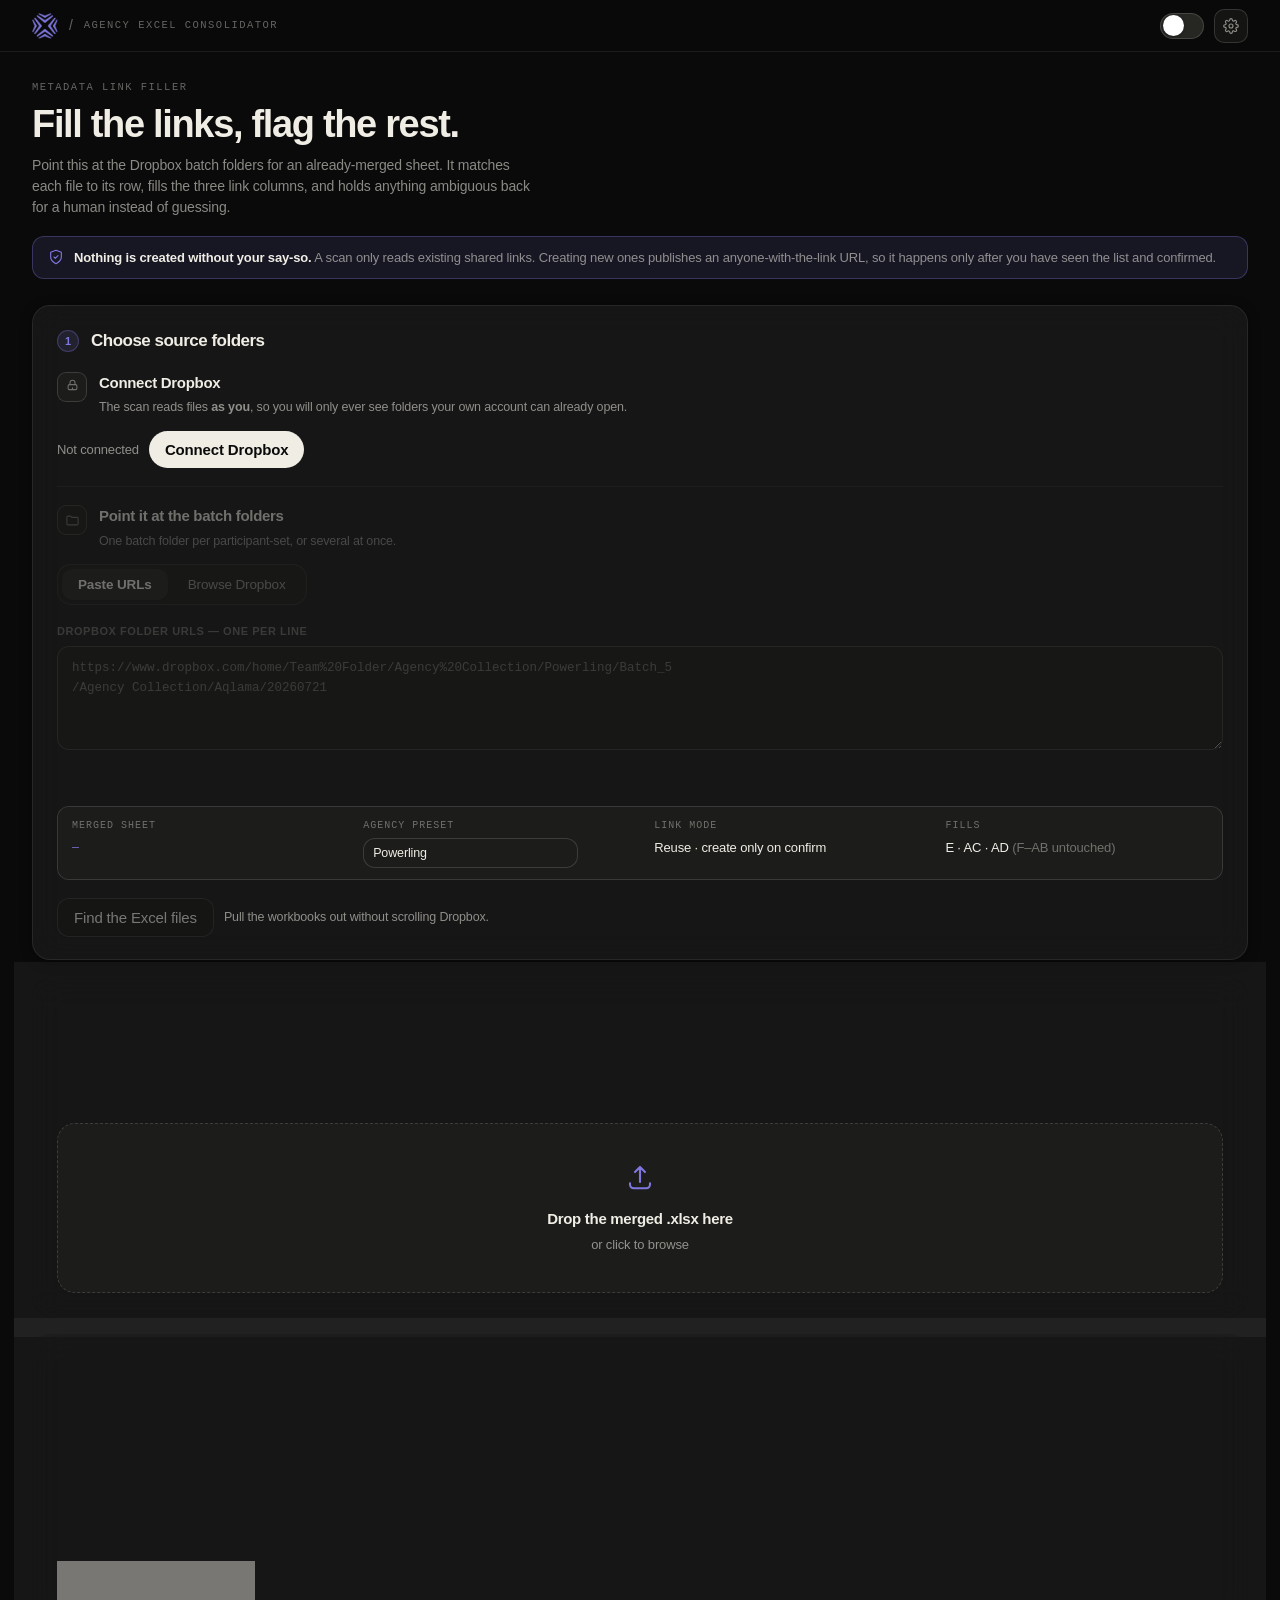
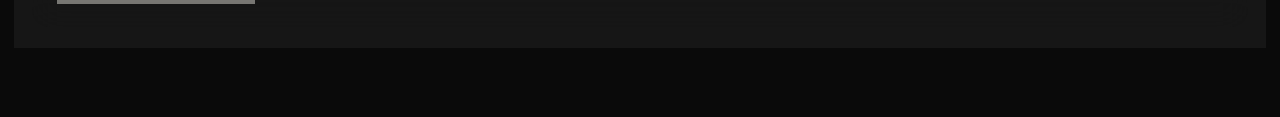
==== commit b29739b2: "Escape non-ASCII in Dropbox-API-Arg HTTP header values are ByteStrings, so fetch throws outright on " ====
--- a/index.html
+++ b/index.html
@@ -4,9 +4,9 @@
 <meta charset="utf-8">
 <meta name="viewport" content="width=device-width, initial-scale=1">
 <title>Merge — Agency Excel Consolidator</title>
-<link rel="icon" type="image/png" sizes="32x32" href="assets/favicon-32.png?v=11">
-<link rel="apple-touch-icon" sizes="180x180" href="assets/favicon-180.png?v=11">
-<link rel="stylesheet" href="css/styles.css?v=11">
+<link rel="icon" type="image/png" sizes="32x32" href="assets/favicon-32.png?v=14">
+<link rel="apple-touch-icon" sizes="180x180" href="assets/favicon-180.png?v=14">
+<link rel="stylesheet" href="css/styles.css?v=14">
 </head>
 <body>
 
@@ -71,6 +71,7 @@
           Whoever set this up can add it under
           <button type="button" class="linklike" id="lf-open-settings">Settings</button>.</p>
       </div>
+      <div id="lf-scope-warning" class="notice notice-warn hidden"></div>
       <div class="sp-account" id="lf-account-row">
         <span id="lf-status" class="sp-status">Not connected</span>
         <button type="button" id="lf-connect" class="btn btn-primary">Connect Dropbox</button>
@@ -322,18 +323,18 @@
 </div>
 
 <!-- ?v= busts the 10-minute GitHub Pages cache. Bump it when any of these change. -->
-<script src="vendor/exceljs.min.js?v=11"></script>
-<script src="vendor/fflate.min.js?v=11"></script>
-<script src="vendor/msal-browser.min.js?v=11"></script>
-<script src="config.js?v=11"></script>
-<script src="js/xlsxsanitize.js?v=11"></script>
-<script src="js/core.js?v=11"></script>
-<script src="js/metadata.js?v=11"></script>
-<script src="js/linkfiller.js?v=11"></script>
-<script src="js/deliverymerge.js?v=11"></script>
-<script src="js/sharepoint.js?v=11"></script>
-<script src="js/dropbox.js?v=11"></script>
-<script src="js/app.js?v=11"></script>
-<script src="js/linkfillerui.js?v=11"></script>
+<script src="vendor/exceljs.min.js?v=14"></script>
+<script src="vendor/fflate.min.js?v=14"></script>
+<script src="vendor/msal-browser.min.js?v=14"></script>
+<script src="config.js?v=14"></script>
+<script src="js/xlsxsanitize.js?v=14"></script>
+<script src="js/core.js?v=14"></script>
+<script src="js/metadata.js?v=14"></script>
+<script src="js/linkfiller.js?v=14"></script>
+<script src="js/deliverymerge.js?v=14"></script>
+<script src="js/sharepoint.js?v=14"></script>
+<script src="js/dropbox.js?v=14"></script>
+<script src="js/app.js?v=14"></script>
+<script src="js/linkfillerui.js?v=14"></script>
 </body>
 </html>
--- a/css/styles.css
+++ b/css/styles.css
@@ -127,8 +127,8 @@
   width: 26px; height: 26px;
   flex: 0 0 26px;
   background-color: var(--brand);
-  -webkit-mask: url('../assets/centific-mark.png?v=11') no-repeat center / contain;
-  mask: url('../assets/centific-mark.png?v=11') no-repeat center / contain;
+  -webkit-mask: url('../assets/centific-mark.png?v=14') no-repeat center / contain;
+  mask: url('../assets/centific-mark.png?v=14') no-repeat center / contain;
 }
 .nav-sep { color: var(--text3); font-size: 14px; }
 .nav-sub {
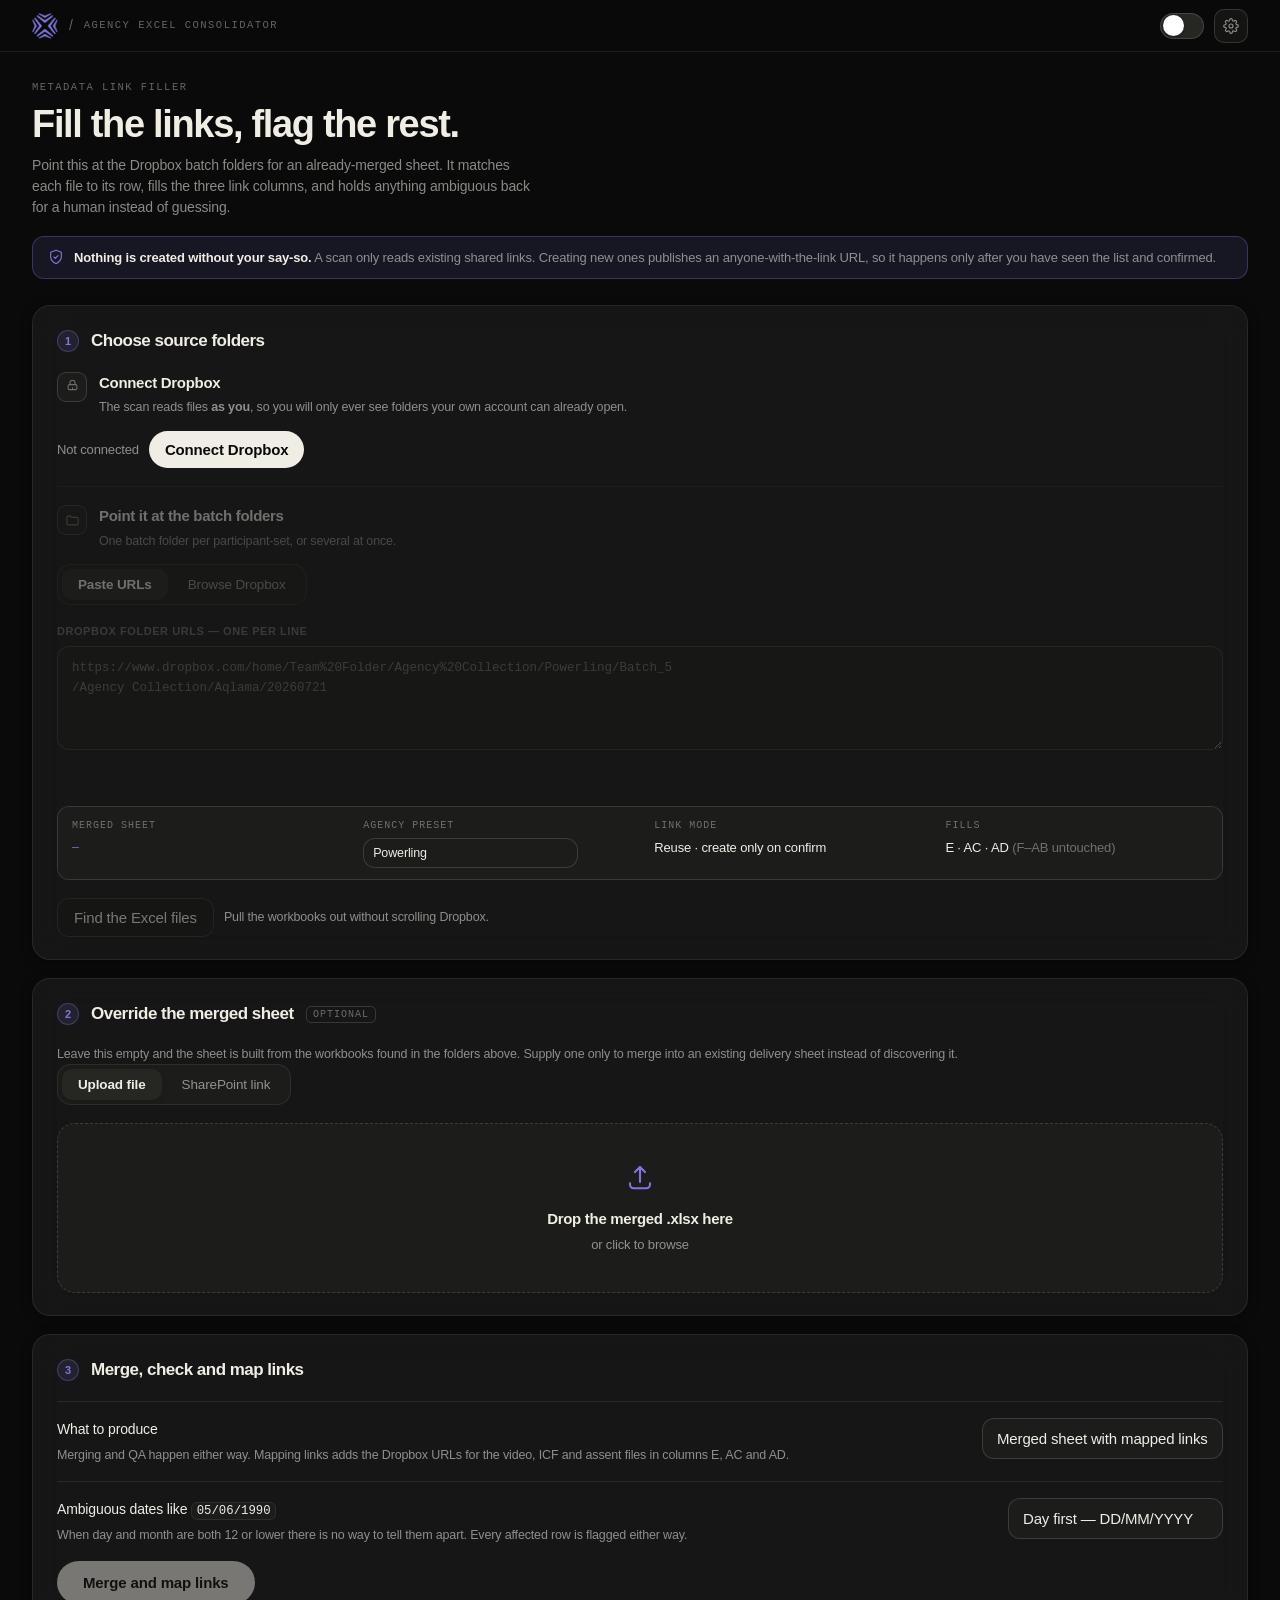
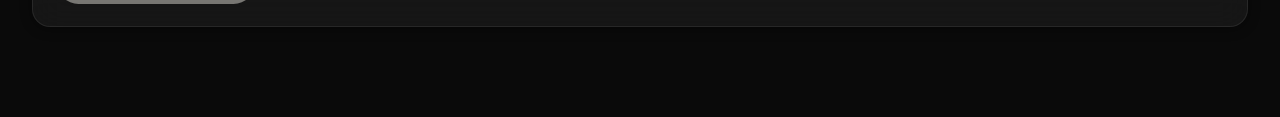
==== commit 337207b8: "Read the video filenames agencies actually produce Checked the engine against real names and three o" ====
--- a/index.html
+++ b/index.html
@@ -4,9 +4,9 @@
 <meta charset="utf-8">
 <meta name="viewport" content="width=device-width, initial-scale=1">
 <title>Merge — Agency Excel Consolidator</title>
-<link rel="icon" type="image/png" sizes="32x32" href="assets/favicon-32.png?v=14">
-<link rel="apple-touch-icon" sizes="180x180" href="assets/favicon-180.png?v=14">
-<link rel="stylesheet" href="css/styles.css?v=14">
+<link rel="icon" type="image/png" sizes="32x32" href="assets/favicon-32.png?v=15">
+<link rel="apple-touch-icon" sizes="180x180" href="assets/favicon-180.png?v=15">
+<link rel="stylesheet" href="css/styles.css?v=15">
 </head>
 <body>
 
@@ -323,18 +323,18 @@
 </div>
 
 <!-- ?v= busts the 10-minute GitHub Pages cache. Bump it when any of these change. -->
-<script src="vendor/exceljs.min.js?v=14"></script>
-<script src="vendor/fflate.min.js?v=14"></script>
-<script src="vendor/msal-browser.min.js?v=14"></script>
-<script src="config.js?v=14"></script>
-<script src="js/xlsxsanitize.js?v=14"></script>
-<script src="js/core.js?v=14"></script>
-<script src="js/metadata.js?v=14"></script>
-<script src="js/linkfiller.js?v=14"></script>
-<script src="js/deliverymerge.js?v=14"></script>
-<script src="js/sharepoint.js?v=14"></script>
-<script src="js/dropbox.js?v=14"></script>
-<script src="js/app.js?v=14"></script>
-<script src="js/linkfillerui.js?v=14"></script>
+<script src="vendor/exceljs.min.js?v=15"></script>
+<script src="vendor/fflate.min.js?v=15"></script>
+<script src="vendor/msal-browser.min.js?v=15"></script>
+<script src="config.js?v=15"></script>
+<script src="js/xlsxsanitize.js?v=15"></script>
+<script src="js/core.js?v=15"></script>
+<script src="js/metadata.js?v=15"></script>
+<script src="js/linkfiller.js?v=15"></script>
+<script src="js/deliverymerge.js?v=15"></script>
+<script src="js/sharepoint.js?v=15"></script>
+<script src="js/dropbox.js?v=15"></script>
+<script src="js/app.js?v=15"></script>
+<script src="js/linkfillerui.js?v=15"></script>
 </body>
 </html>
--- a/css/styles.css
+++ b/css/styles.css
@@ -127,8 +127,8 @@
   width: 26px; height: 26px;
   flex: 0 0 26px;
   background-color: var(--brand);
-  -webkit-mask: url('../assets/centific-mark.png?v=14') no-repeat center / contain;
-  mask: url('../assets/centific-mark.png?v=14') no-repeat center / contain;
+  -webkit-mask: url('../assets/centific-mark.png?v=15') no-repeat center / contain;
+  mask: url('../assets/centific-mark.png?v=15') no-repeat center / contain;
 }
 .nav-sep { color: var(--text3); font-size: 14px; }
 .nav-sub {
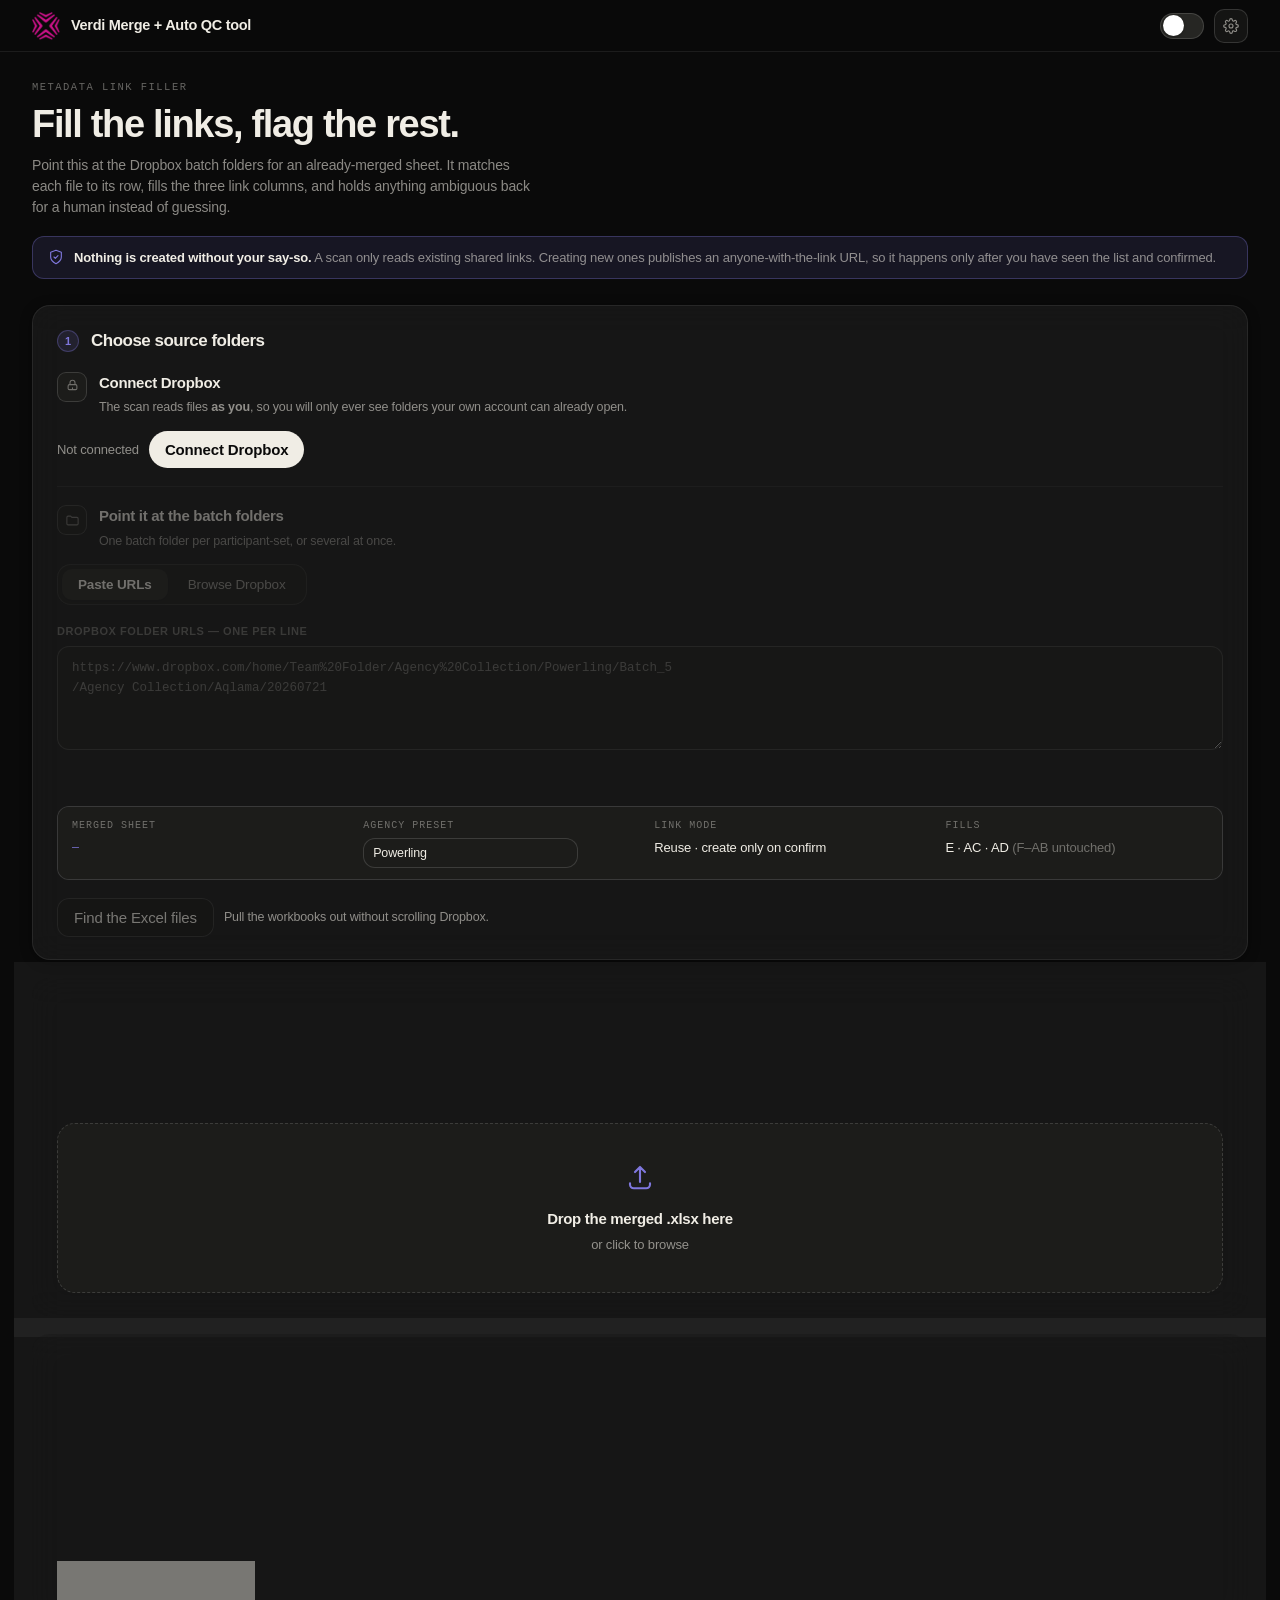
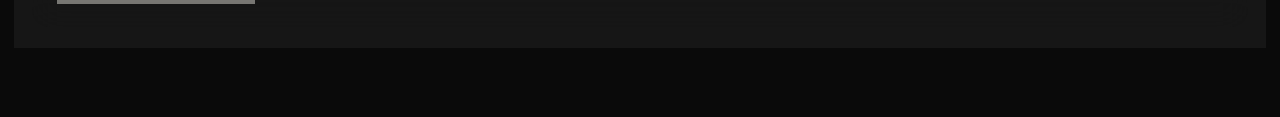
==== commit eecd7a9f: "Show the Centific logo and Verdi Merge + Auto QC tool name in the nav Replace the CSS-mask span with" ====
--- a/index.html
+++ b/index.html
@@ -3,18 +3,17 @@
 <head>
 <meta charset="utf-8">
 <meta name="viewport" content="width=device-width, initial-scale=1">
-<title>Merge — Agency Excel Consolidator</title>
-<link rel="icon" type="image/png" sizes="32x32" href="assets/favicon-32.png?v=15">
-<link rel="apple-touch-icon" sizes="180x180" href="assets/favicon-180.png?v=15">
-<link rel="stylesheet" href="css/styles.css?v=15">
+<title>Verdi Merge + Auto QC tool — Centific</title>
+<link rel="icon" type="image/png" sizes="32x32" href="assets/favicon-32.png?v=16">
+<link rel="apple-touch-icon" sizes="180x180" href="assets/favicon-180.png?v=16">
+<link rel="stylesheet" href="css/styles.css?v=16">
 </head>
 <body>
 
 <nav class="nav">
   <div class="nav-brand">
-    <span class="nav-logo" role="img" aria-label="Centific Merge"></span>
-    <span class="nav-sep">/</span>
-    <span class="nav-sub">Agency Excel Consolidator</span>
+    <img class="nav-logo" src="assets/centific-mark.png?v=16" alt="Centific" width="28" height="28">
+    <span class="nav-title">Verdi Merge + Auto QC tool</span>
   </div>
   <div class="nav-right">
     <button type="button" id="theme-toggle" class="theme-toggle" aria-label="Toggle light and dark theme"></button>
@@ -323,18 +322,18 @@
 </div>
 
 <!-- ?v= busts the 10-minute GitHub Pages cache. Bump it when any of these change. -->
-<script src="vendor/exceljs.min.js?v=15"></script>
-<script src="vendor/fflate.min.js?v=15"></script>
-<script src="vendor/msal-browser.min.js?v=15"></script>
-<script src="config.js?v=15"></script>
-<script src="js/xlsxsanitize.js?v=15"></script>
-<script src="js/core.js?v=15"></script>
-<script src="js/metadata.js?v=15"></script>
-<script src="js/linkfiller.js?v=15"></script>
-<script src="js/deliverymerge.js?v=15"></script>
-<script src="js/sharepoint.js?v=15"></script>
-<script src="js/dropbox.js?v=15"></script>
-<script src="js/app.js?v=15"></script>
-<script src="js/linkfillerui.js?v=15"></script>
+<script src="vendor/exceljs.min.js?v=16"></script>
+<script src="vendor/fflate.min.js?v=16"></script>
+<script src="vendor/msal-browser.min.js?v=16"></script>
+<script src="config.js?v=16"></script>
+<script src="js/xlsxsanitize.js?v=16"></script>
+<script src="js/core.js?v=16"></script>
+<script src="js/metadata.js?v=16"></script>
+<script src="js/linkfiller.js?v=16"></script>
+<script src="js/deliverymerge.js?v=16"></script>
+<script src="js/sharepoint.js?v=16"></script>
+<script src="js/dropbox.js?v=16"></script>
+<script src="js/app.js?v=16"></script>
+<script src="js/linkfillerui.js?v=16"></script>
 </body>
 </html>
--- a/css/styles.css
+++ b/css/styles.css
@@ -119,25 +119,18 @@
 }
 .nav-brand { display: flex; align-items: center; gap: 11px; min-width: 0; }
 
-/*
- * The mark is a solid shape on transparency, so masking it lets the brand colour
- * come from a CSS variable instead of being baked into the image.
- */
 .nav-logo {
-  width: 26px; height: 26px;
-  flex: 0 0 26px;
-  background-color: var(--brand);
-  -webkit-mask: url('../assets/centific-mark.png?v=15') no-repeat center / contain;
-  mask: url('../assets/centific-mark.png?v=15') no-repeat center / contain;
-}
-.nav-sep { color: var(--text3); font-size: 14px; }
-.nav-sub {
-  font-family: var(--font-mono);
-  font-size: 10.5px;
-  font-weight: 500;
-  text-transform: uppercase;
-  letter-spacing: .14em;
-  color: var(--text3);
+  width: 28px;
+  height: 28px;
+  flex: 0 0 28px;
+  display: block;
+  object-fit: contain;
+}
+.nav-title {
+  font-size: 14.5px;
+  font-weight: 600;
+  letter-spacing: -.02em;
+  color: var(--text);
   white-space: nowrap;
   overflow: hidden;
   text-overflow: ellipsis;
@@ -1003,7 +996,7 @@
   .shell { padding: 20px 16px 56px; }
   .card { padding: 18px 16px; }
   .nav { padding: 0 16px; }
-  .nav-sep, .nav-sub { display: none; }
+  .nav-title { font-size: 13px; }
   .option-row { flex-direction: column; gap: 12px; }
   .stat-value { font-size: 28px; }
 }
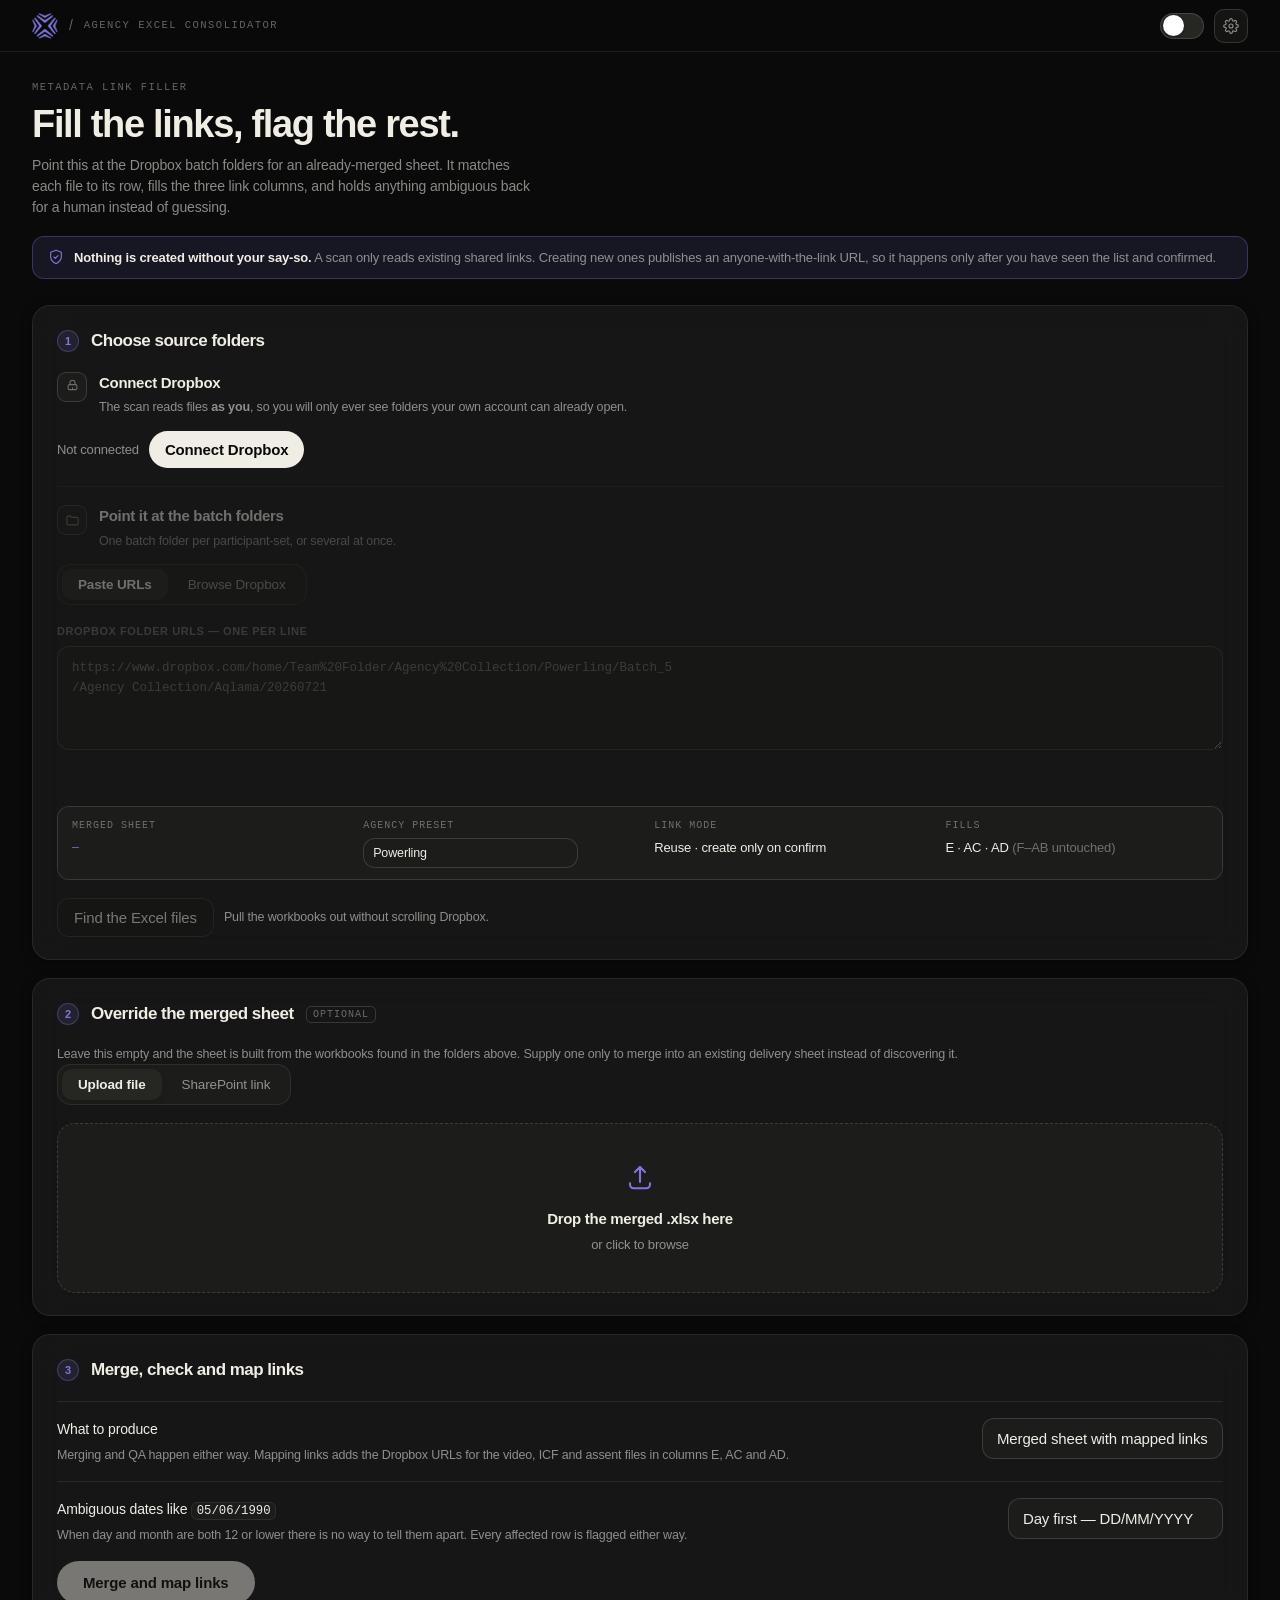
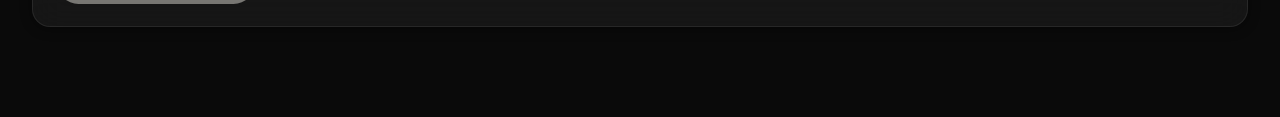
==== commit a1a8e8cb: "Revert "Show the Centific logo and Verdi Merge + Auto QC tool name in the nav" This reverts commit e" ====
--- a/index.html
+++ b/index.html
@@ -3,17 +3,18 @@
 <head>
 <meta charset="utf-8">
 <meta name="viewport" content="width=device-width, initial-scale=1">
-<title>Verdi Merge + Auto QC tool — Centific</title>
-<link rel="icon" type="image/png" sizes="32x32" href="assets/favicon-32.png?v=16">
-<link rel="apple-touch-icon" sizes="180x180" href="assets/favicon-180.png?v=16">
-<link rel="stylesheet" href="css/styles.css?v=16">
+<title>Merge — Agency Excel Consolidator</title>
+<link rel="icon" type="image/png" sizes="32x32" href="assets/favicon-32.png?v=15">
+<link rel="apple-touch-icon" sizes="180x180" href="assets/favicon-180.png?v=15">
+<link rel="stylesheet" href="css/styles.css?v=15">
 </head>
 <body>
 
 <nav class="nav">
   <div class="nav-brand">
-    <img class="nav-logo" src="assets/centific-mark.png?v=16" alt="Centific" width="28" height="28">
-    <span class="nav-title">Verdi Merge + Auto QC tool</span>
+    <span class="nav-logo" role="img" aria-label="Centific Merge"></span>
+    <span class="nav-sep">/</span>
+    <span class="nav-sub">Agency Excel Consolidator</span>
   </div>
   <div class="nav-right">
     <button type="button" id="theme-toggle" class="theme-toggle" aria-label="Toggle light and dark theme"></button>
@@ -322,18 +323,18 @@
 </div>
 
 <!-- ?v= busts the 10-minute GitHub Pages cache. Bump it when any of these change. -->
-<script src="vendor/exceljs.min.js?v=16"></script>
-<script src="vendor/fflate.min.js?v=16"></script>
-<script src="vendor/msal-browser.min.js?v=16"></script>
-<script src="config.js?v=16"></script>
-<script src="js/xlsxsanitize.js?v=16"></script>
-<script src="js/core.js?v=16"></script>
-<script src="js/metadata.js?v=16"></script>
-<script src="js/linkfiller.js?v=16"></script>
-<script src="js/deliverymerge.js?v=16"></script>
-<script src="js/sharepoint.js?v=16"></script>
-<script src="js/dropbox.js?v=16"></script>
-<script src="js/app.js?v=16"></script>
-<script src="js/linkfillerui.js?v=16"></script>
+<script src="vendor/exceljs.min.js?v=15"></script>
+<script src="vendor/fflate.min.js?v=15"></script>
+<script src="vendor/msal-browser.min.js?v=15"></script>
+<script src="config.js?v=15"></script>
+<script src="js/xlsxsanitize.js?v=15"></script>
+<script src="js/core.js?v=15"></script>
+<script src="js/metadata.js?v=15"></script>
+<script src="js/linkfiller.js?v=15"></script>
+<script src="js/deliverymerge.js?v=15"></script>
+<script src="js/sharepoint.js?v=15"></script>
+<script src="js/dropbox.js?v=15"></script>
+<script src="js/app.js?v=15"></script>
+<script src="js/linkfillerui.js?v=15"></script>
 </body>
 </html>
--- a/css/styles.css
+++ b/css/styles.css
@@ -119,18 +119,25 @@
 }
 .nav-brand { display: flex; align-items: center; gap: 11px; min-width: 0; }
 
+/*
+ * The mark is a solid shape on transparency, so masking it lets the brand colour
+ * come from a CSS variable instead of being baked into the image.
+ */
 .nav-logo {
-  width: 28px;
-  height: 28px;
-  flex: 0 0 28px;
-  display: block;
-  object-fit: contain;
-}
-.nav-title {
-  font-size: 14.5px;
-  font-weight: 600;
-  letter-spacing: -.02em;
-  color: var(--text);
+  width: 26px; height: 26px;
+  flex: 0 0 26px;
+  background-color: var(--brand);
+  -webkit-mask: url('../assets/centific-mark.png?v=15') no-repeat center / contain;
+  mask: url('../assets/centific-mark.png?v=15') no-repeat center / contain;
+}
+.nav-sep { color: var(--text3); font-size: 14px; }
+.nav-sub {
+  font-family: var(--font-mono);
+  font-size: 10.5px;
+  font-weight: 500;
+  text-transform: uppercase;
+  letter-spacing: .14em;
+  color: var(--text3);
   white-space: nowrap;
   overflow: hidden;
   text-overflow: ellipsis;
@@ -996,7 +1003,7 @@
   .shell { padding: 20px 16px 56px; }
   .card { padding: 18px 16px; }
   .nav { padding: 0 16px; }
-  .nav-title { font-size: 13px; }
+  .nav-sep, .nav-sub { display: none; }
   .option-row { flex-direction: column; gap: 12px; }
   .stat-value { font-size: 28px; }
 }
